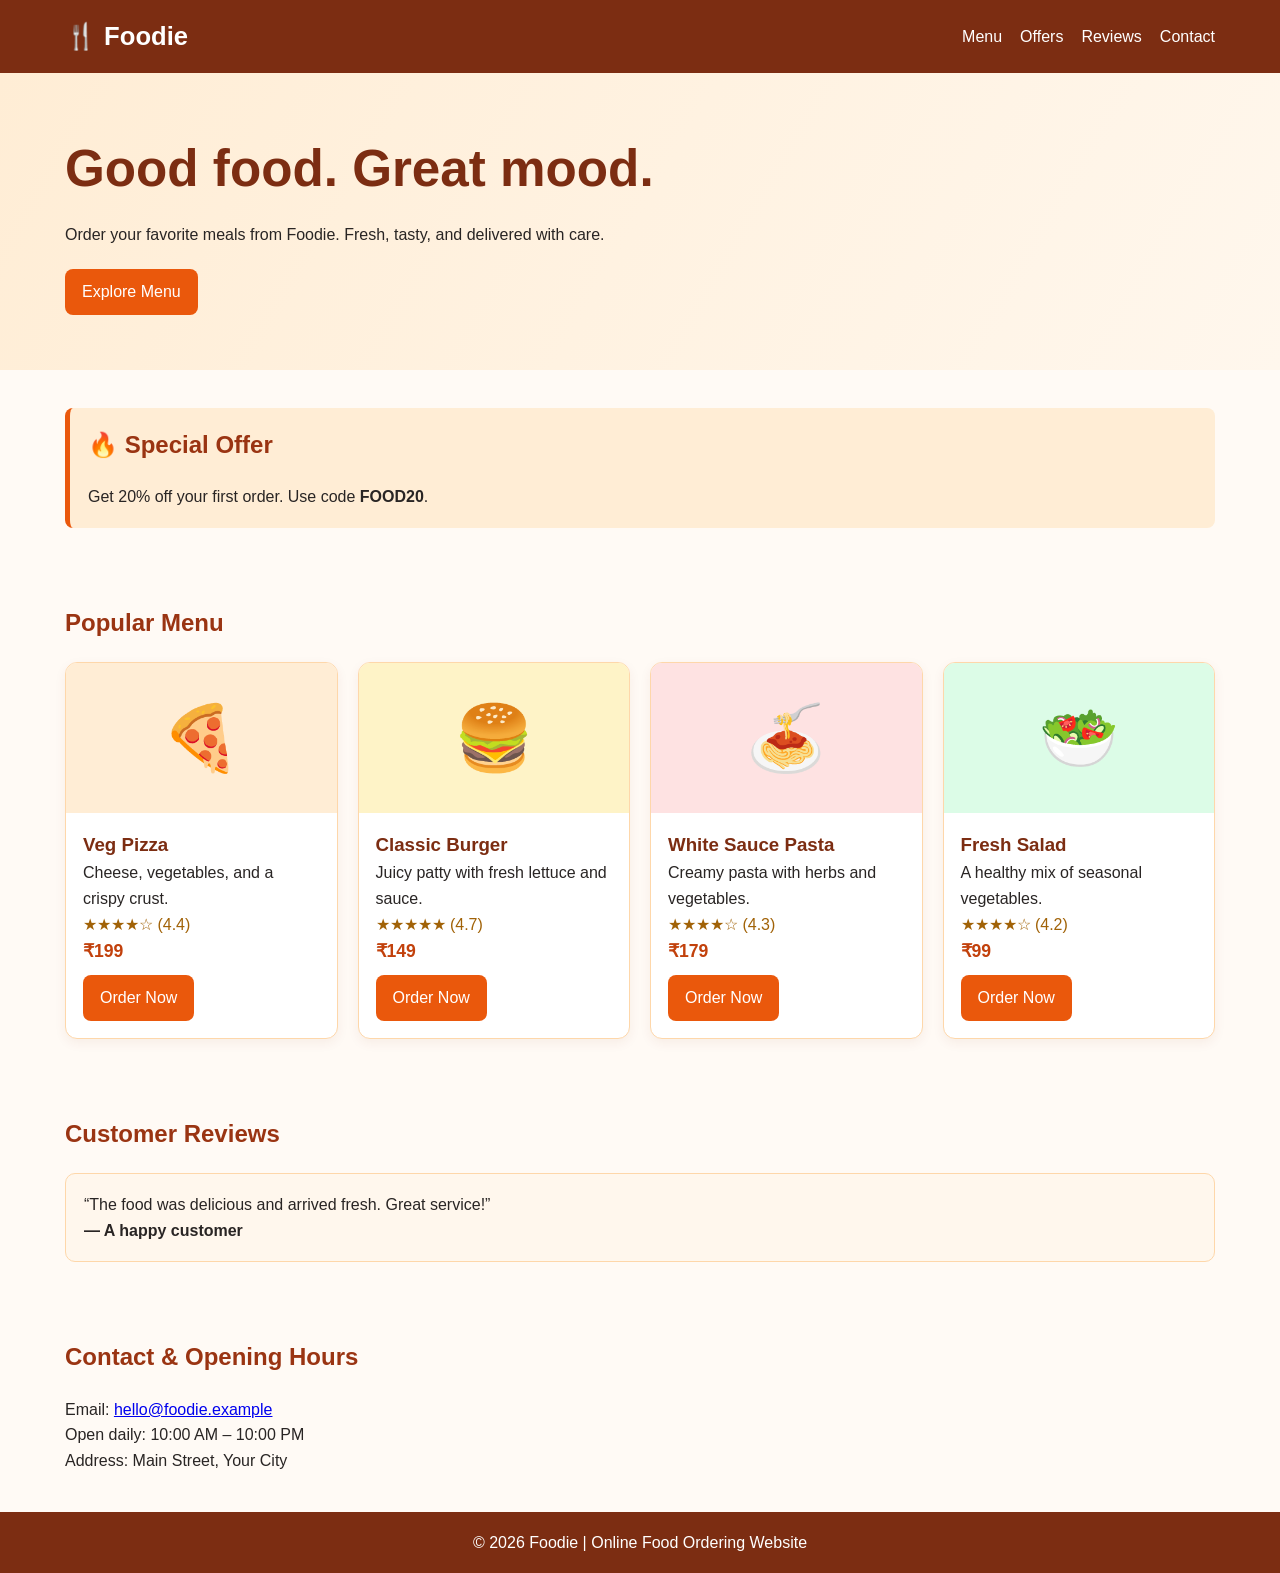
==== online-food-ordering.html @ 65827e15 "Add Web Development ABL online-food-ordering.html" ====
<!DOCTYPE html>
<html lang="en">
<head>
<meta charset="UTF-8">
<meta name="viewport" content="width=device-width, initial-scale=1.0">
<title>Foodie | Online Food Ordering ABL</title>
<style>
*{box-sizing:border-box;margin:0;padding:0}
body{font-family:Arial,sans-serif;color:#292524;background:#fffaf5;line-height:1.6}
.container{width:min(1150px,92%);margin:auto}
header{background:#7c2d12;color:white;padding:16px 0}
.nav{display:flex;align-items:center;justify-content:space-between;gap:15px;flex-wrap:wrap}
.brand{font-size:1.6rem;font-weight:bold}
nav ul{display:flex;gap:18px;list-style:none;flex-wrap:wrap}
nav a{color:white;text-decoration:none}nav a:hover{color:#fed7aa;text-decoration:underline}
.hero{padding:55px 0;background:linear-gradient(120deg,#ffedd5,#fff7ed)}
.hero h1{font-size:clamp(2rem,5vw,3.2rem);color:#7c2d12}
.hero p{max-width:620px;margin:12px 0}
.btn{display:inline-block;background:#ea580c;color:white;padding:10px 17px;border-radius:8px;text-decoration:none;margin-top:10px}
section{padding:38px 0}h2{color:#9a3412;margin-bottom:20px}
.offers{background:#ffedd5;border-left:5px solid #ea580c;padding:18px;border-radius:8px}
.menu-grid{display:grid;grid-template-columns:repeat(auto-fit,minmax(230px,1fr));gap:20px}
.food-card{background:white;border:1px solid #fed7aa;border-radius:12px;overflow:hidden;box-shadow:0 4px 12px #7c2d1210}
.food-image{height:150px;display:grid;place-items:center;font-size:4rem;background:#ffedd5}
.food-card:nth-child(2) .food-image{background:#fef3c7}.food-card:nth-child(3) .food-image{background:#fee2e2}.food-card:nth-child(4) .food-image{background:#dcfce7}
.food-info{padding:17px}.food-info h3{color:#7c2d12}
.price{font-weight:bold;color:#c2410c;font-size:1.1rem}.rating{color:#a16207}
.reviews{background:#fff7ed;border:1px solid #fed7aa;border-radius:10px;padding:18px}
footer{background:#7c2d12;color:white;text-align:center;padding:18px}
@media(max-width:600px){.nav{justify-content:center}nav ul{justify-content:center}}
</style>
</head>
<body>
<header><div class="container nav"><div class="brand">🍴 Foodie</div><nav aria-label="Main navigation"><ul><li><a href="#menu">Menu</a></li><li><a href="#offers">Offers</a></li><li><a href="#reviews">Reviews</a></li><li><a href="#contact">Contact</a></li></ul></nav></div></header>
<main>
<section class="hero"><div class="container"><h1>Good food. Great mood.</h1><p>Order your favorite meals from Foodie. Fresh, tasty, and delivered with care.</p><a class="btn" href="#menu">Explore Menu</a></div></section>
<section class="container" id="offers"><div class="offers"><h2>🔥 Special Offer</h2><p>Get 20% off your first order. Use code <strong>FOOD20</strong>.</p></div></section>
<section class="container" id="menu"><h2>Popular Menu</h2><div class="menu-grid">
<article class="food-card"><div class="food-image" aria-hidden="true">🍕</div><div class="food-info"><h3>Veg Pizza</h3><p>Cheese, vegetables, and a crispy crust.</p><p class="rating">★★★★☆ (4.4)</p><p class="price">₹199</p><a class="btn" href="mailto:orders@foodie.example?subject=Order%20Veg%20Pizza">Order Now</a></div></article>
<article class="food-card"><div class="food-image" aria-hidden="true">🍔</div><div class="food-info"><h3>Classic Burger</h3><p>Juicy patty with fresh lettuce and sauce.</p><p class="rating">★★★★★ (4.7)</p><p class="price">₹149</p><a class="btn" href="mailto:orders@foodie.example?subject=Order%20Burger">Order Now</a></div></article>
<article class="food-card"><div class="food-image" aria-hidden="true">🍝</div><div class="food-info"><h3>White Sauce Pasta</h3><p>Creamy pasta with herbs and vegetables.</p><p class="rating">★★★★☆ (4.3)</p><p class="price">₹179</p><a class="btn" href="mailto:orders@foodie.example?subject=Order%20Pasta">Order Now</a></div></article>
<article class="food-card"><div class="food-image" aria-hidden="true">🥗</div><div class="food-info"><h3>Fresh Salad</h3><p>A healthy mix of seasonal vegetables.</p><p class="rating">★★★★☆ (4.2)</p><p class="price">₹99</p><a class="btn" href="mailto:orders@foodie.example?subject=Order%20Salad">Order Now</a></div></article>
</div></section>
<section class="container" id="reviews"><h2>Customer Reviews</h2><div class="reviews"><p>“The food was delicious and arrived fresh. Great service!”</p><p><strong>— A happy customer</strong></p></div></section>
<section class="container" id="contact"><h2>Contact & Opening Hours</h2><p>Email: <a href="mailto:hello@foodie.example">hello@foodie.example</a></p><p>Open daily: 10:00 AM – 10:00 PM</p><p>Address: Main Street, Your City</p></section>
</main><footer><p>© 2026 Foodie | Online Food Ordering Website</p></footer>
</body></html>
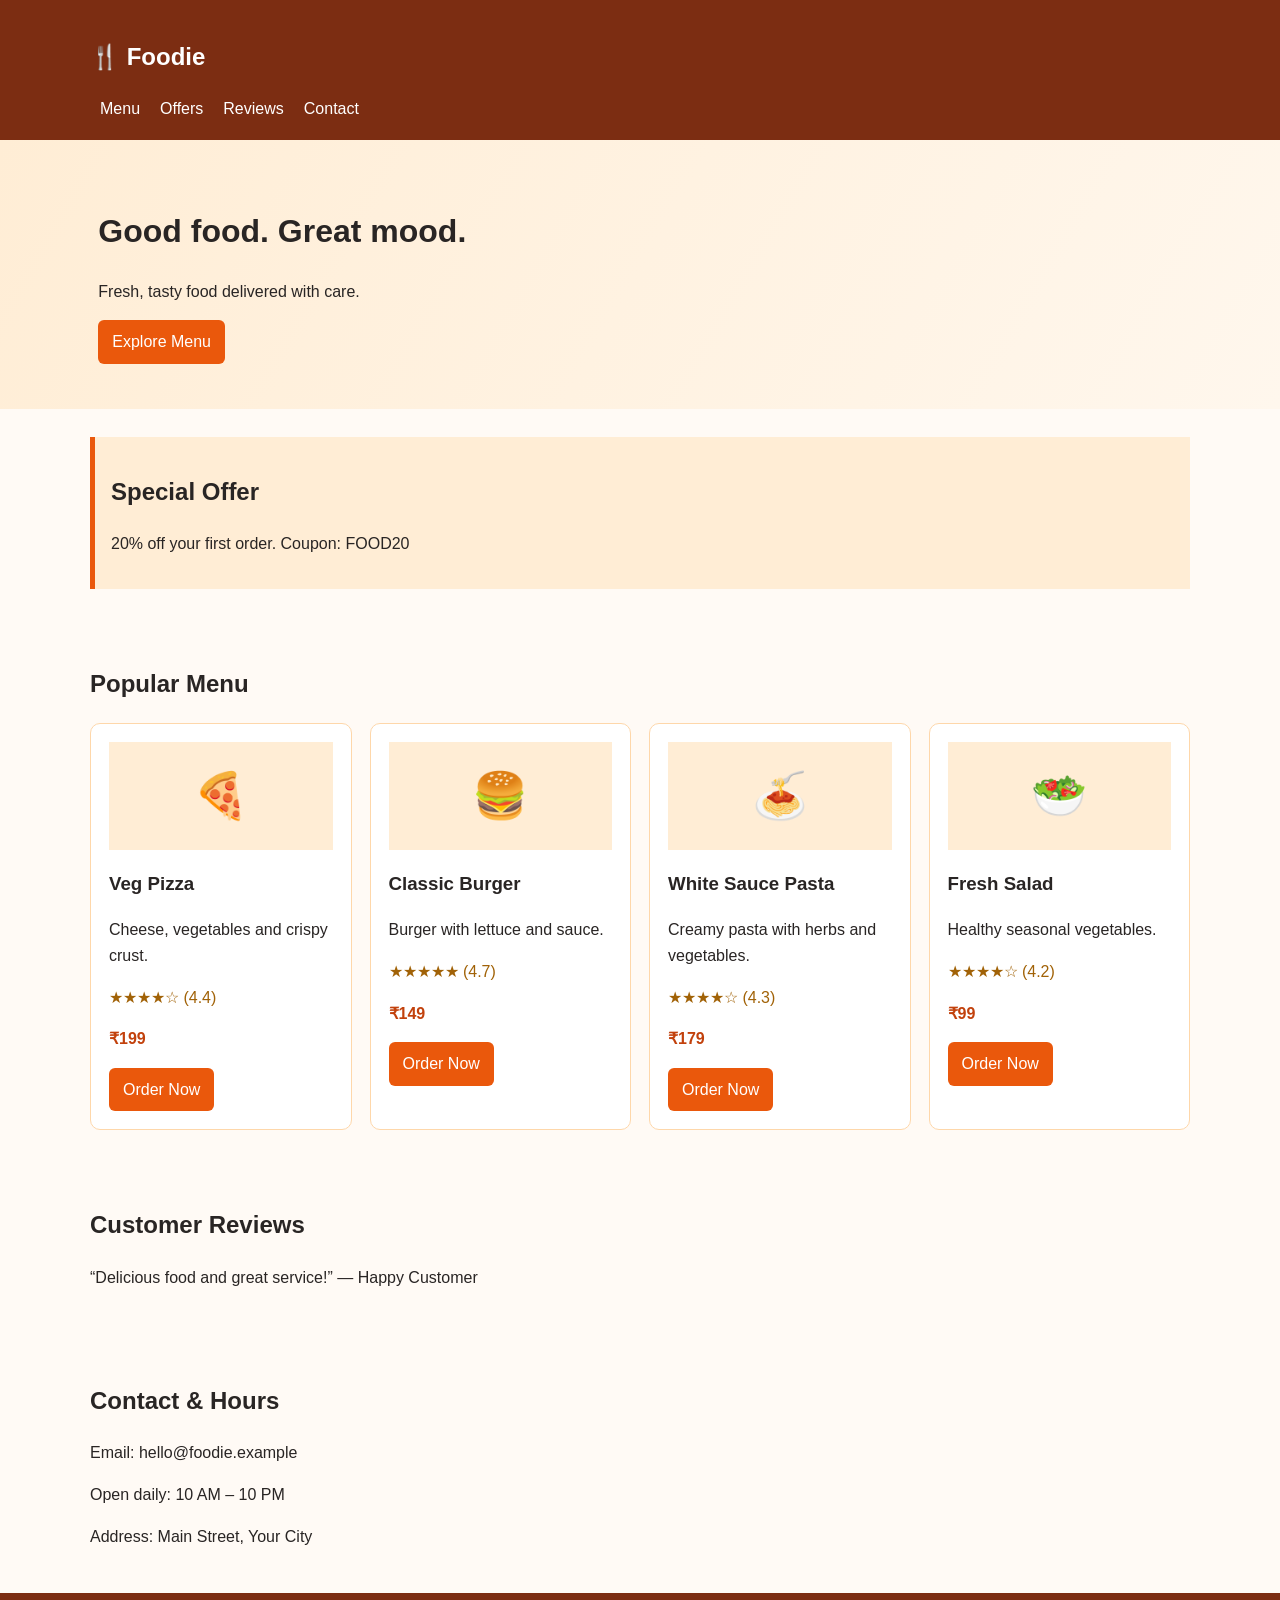
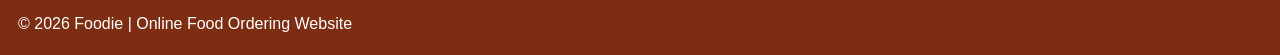
==== commit 147d9a5b: "Upload Web Development ABL: online-food-ordering.html" ====
--- a/online-food-ordering.html
+++ b/online-food-ordering.html
@@ -1,47 +1,12 @@
 <!DOCTYPE html>
-<html lang="en">
-<head>
-<meta charset="UTF-8">
-<meta name="viewport" content="width=device-width, initial-scale=1.0">
-<title>Foodie | Online Food Ordering ABL</title>
-<style>
-*{box-sizing:border-box;margin:0;padding:0}
-body{font-family:Arial,sans-serif;color:#292524;background:#fffaf5;line-height:1.6}
-.container{width:min(1150px,92%);margin:auto}
-header{background:#7c2d12;color:white;padding:16px 0}
-.nav{display:flex;align-items:center;justify-content:space-between;gap:15px;flex-wrap:wrap}
-.brand{font-size:1.6rem;font-weight:bold}
-nav ul{display:flex;gap:18px;list-style:none;flex-wrap:wrap}
-nav a{color:white;text-decoration:none}nav a:hover{color:#fed7aa;text-decoration:underline}
-.hero{padding:55px 0;background:linear-gradient(120deg,#ffedd5,#fff7ed)}
-.hero h1{font-size:clamp(2rem,5vw,3.2rem);color:#7c2d12}
-.hero p{max-width:620px;margin:12px 0}
-.btn{display:inline-block;background:#ea580c;color:white;padding:10px 17px;border-radius:8px;text-decoration:none;margin-top:10px}
-section{padding:38px 0}h2{color:#9a3412;margin-bottom:20px}
-.offers{background:#ffedd5;border-left:5px solid #ea580c;padding:18px;border-radius:8px}
-.menu-grid{display:grid;grid-template-columns:repeat(auto-fit,minmax(230px,1fr));gap:20px}
-.food-card{background:white;border:1px solid #fed7aa;border-radius:12px;overflow:hidden;box-shadow:0 4px 12px #7c2d1210}
-.food-image{height:150px;display:grid;place-items:center;font-size:4rem;background:#ffedd5}
-.food-card:nth-child(2) .food-image{background:#fef3c7}.food-card:nth-child(3) .food-image{background:#fee2e2}.food-card:nth-child(4) .food-image{background:#dcfce7}
-.food-info{padding:17px}.food-info h3{color:#7c2d12}
-.price{font-weight:bold;color:#c2410c;font-size:1.1rem}.rating{color:#a16207}
-.reviews{background:#fff7ed;border:1px solid #fed7aa;border-radius:10px;padding:18px}
-footer{background:#7c2d12;color:white;text-align:center;padding:18px}
-@media(max-width:600px){.nav{justify-content:center}nav ul{justify-content:center}}
-</style>
-</head>
-<body>
-<header><div class="container nav"><div class="brand">🍴 Foodie</div><nav aria-label="Main navigation"><ul><li><a href="#menu">Menu</a></li><li><a href="#offers">Offers</a></li><li><a href="#reviews">Reviews</a></li><li><a href="#contact">Contact</a></li></ul></nav></div></header>
-<main>
-<section class="hero"><div class="container"><h1>Good food. Great mood.</h1><p>Order your favorite meals from Foodie. Fresh, tasty, and delivered with care.</p><a class="btn" href="#menu">Explore Menu</a></div></section>
-<section class="container" id="offers"><div class="offers"><h2>🔥 Special Offer</h2><p>Get 20% off your first order. Use code <strong>FOOD20</strong>.</p></div></section>
-<section class="container" id="menu"><h2>Popular Menu</h2><div class="menu-grid">
-<article class="food-card"><div class="food-image" aria-hidden="true">🍕</div><div class="food-info"><h3>Veg Pizza</h3><p>Cheese, vegetables, and a crispy crust.</p><p class="rating">★★★★☆ (4.4)</p><p class="price">₹199</p><a class="btn" href="mailto:orders@foodie.example?subject=Order%20Veg%20Pizza">Order Now</a></div></article>
-<article class="food-card"><div class="food-image" aria-hidden="true">🍔</div><div class="food-info"><h3>Classic Burger</h3><p>Juicy patty with fresh lettuce and sauce.</p><p class="rating">★★★★★ (4.7)</p><p class="price">₹149</p><a class="btn" href="mailto:orders@foodie.example?subject=Order%20Burger">Order Now</a></div></article>
-<article class="food-card"><div class="food-image" aria-hidden="true">🍝</div><div class="food-info"><h3>White Sauce Pasta</h3><p>Creamy pasta with herbs and vegetables.</p><p class="rating">★★★★☆ (4.3)</p><p class="price">₹179</p><a class="btn" href="mailto:orders@foodie.example?subject=Order%20Pasta">Order Now</a></div></article>
-<article class="food-card"><div class="food-image" aria-hidden="true">🥗</div><div class="food-info"><h3>Fresh Salad</h3><p>A healthy mix of seasonal vegetables.</p><p class="rating">★★★★☆ (4.2)</p><p class="price">₹99</p><a class="btn" href="mailto:orders@foodie.example?subject=Order%20Salad">Order Now</a></div></article>
-</div></section>
-<section class="container" id="reviews"><h2>Customer Reviews</h2><div class="reviews"><p>“The food was delicious and arrived fresh. Great service!”</p><p><strong>— A happy customer</strong></p></div></section>
-<section class="container" id="contact"><h2>Contact & Opening Hours</h2><p>Email: <a href="mailto:hello@foodie.example">hello@foodie.example</a></p><p>Open daily: 10:00 AM – 10:00 PM</p><p>Address: Main Street, Your City</p></section>
-</main><footer><p>© 2026 Foodie | Online Food Ordering Website</p></footer>
-</body></html>+<html lang="en"><head><meta charset="UTF-8"><meta name="viewport" content="width=device-width,initial-scale=1"><title>Foodie Online Ordering</title><style>
+*{box-sizing:border-box}body{margin:0;font:16px Arial;line-height:1.6;background:#fffaf5;color:#292524}header,footer{background:#7c2d12;color:white;padding:18px}nav a{color:white;margin:0 10px;text-decoration:none}nav a:hover{color:#fed7aa}.container{width:92%;max-width:1100px;margin:auto}.hero{background:linear-gradient(120deg,#ffedd5,#fff7ed);padding:45px 4%}.btn{display:inline-block;background:#ea580c;color:white;padding:9px 14px;border-radius:6px;text-decoration:none}section{padding:28px 0}.offer{background:#ffedd5;padding:16px;border-left:5px solid #ea580c}.menu{display:grid;grid-template-columns:repeat(auto-fit,minmax(220px,1fr));gap:18px}.card{background:white;border:1px solid #fed7aa;border-radius:10px;padding:18px}.food{font-size:45px;text-align:center;background:#ffedd5;padding:18px}.price{font-weight:bold;color:#c2410c}.rating{color:#a16207}@media(max-width:600px){nav a{display:inline-block;margin:5px}}</style></head><body>
+<header><div class="container"><h2 style="color:white">🍴 Foodie</h2><nav><a href="#menu">Menu</a><a href="#offers">Offers</a><a href="#reviews">Reviews</a><a href="#contact">Contact</a></nav></div></header>
+<div class="hero"><div class="container"><h1>Good food. Great mood.</h1><p>Fresh, tasty food delivered with care.</p><a class="btn" href="#menu">Explore Menu</a></div></div>
+<main class="container"><section id="offers"><div class="offer"><h2>Special Offer</h2><p>20% off your first order. Coupon: FOOD20</p></div></section>
+<section id="menu"><h2>Popular Menu</h2><div class="menu">
+<article class="card"><div class="food">🍕</div><h3>Veg Pizza</h3><p>Cheese, vegetables and crispy crust.</p><p class="rating">★★★★☆ (4.4)</p><p class="price">₹199</p><a class="btn" href="mailto:orders@example.com?subject=Pizza">Order Now</a></article>
+<article class="card"><div class="food">🍔</div><h3>Classic Burger</h3><p>Burger with lettuce and sauce.</p><p class="rating">★★★★★ (4.7)</p><p class="price">₹149</p><a class="btn" href="mailto:orders@example.com?subject=Burger">Order Now</a></article>
+<article class="card"><div class="food">🍝</div><h3>White Sauce Pasta</h3><p>Creamy pasta with herbs and vegetables.</p><p class="rating">★★★★☆ (4.3)</p><p class="price">₹179</p><a class="btn" href="mailto:orders@example.com?subject=Pasta">Order Now</a></article>
+<article class="card"><div class="food">🥗</div><h3>Fresh Salad</h3><p>Healthy seasonal vegetables.</p><p class="rating">★★★★☆ (4.2)</p><p class="price">₹99</p><a class="btn" href="mailto:orders@example.com?subject=Salad">Order Now</a></article>
+</div></section><section id="reviews"><h2>Customer Reviews</h2><p>“Delicious food and great service!” — Happy Customer</p></section><section id="contact"><h2>Contact & Hours</h2><p>Email: hello@foodie.example</p><p>Open daily: 10 AM – 10 PM</p><p>Address: Main Street, Your City</p></section></main><footer>© 2026 Foodie | Online Food Ordering Website</footer></body></html>
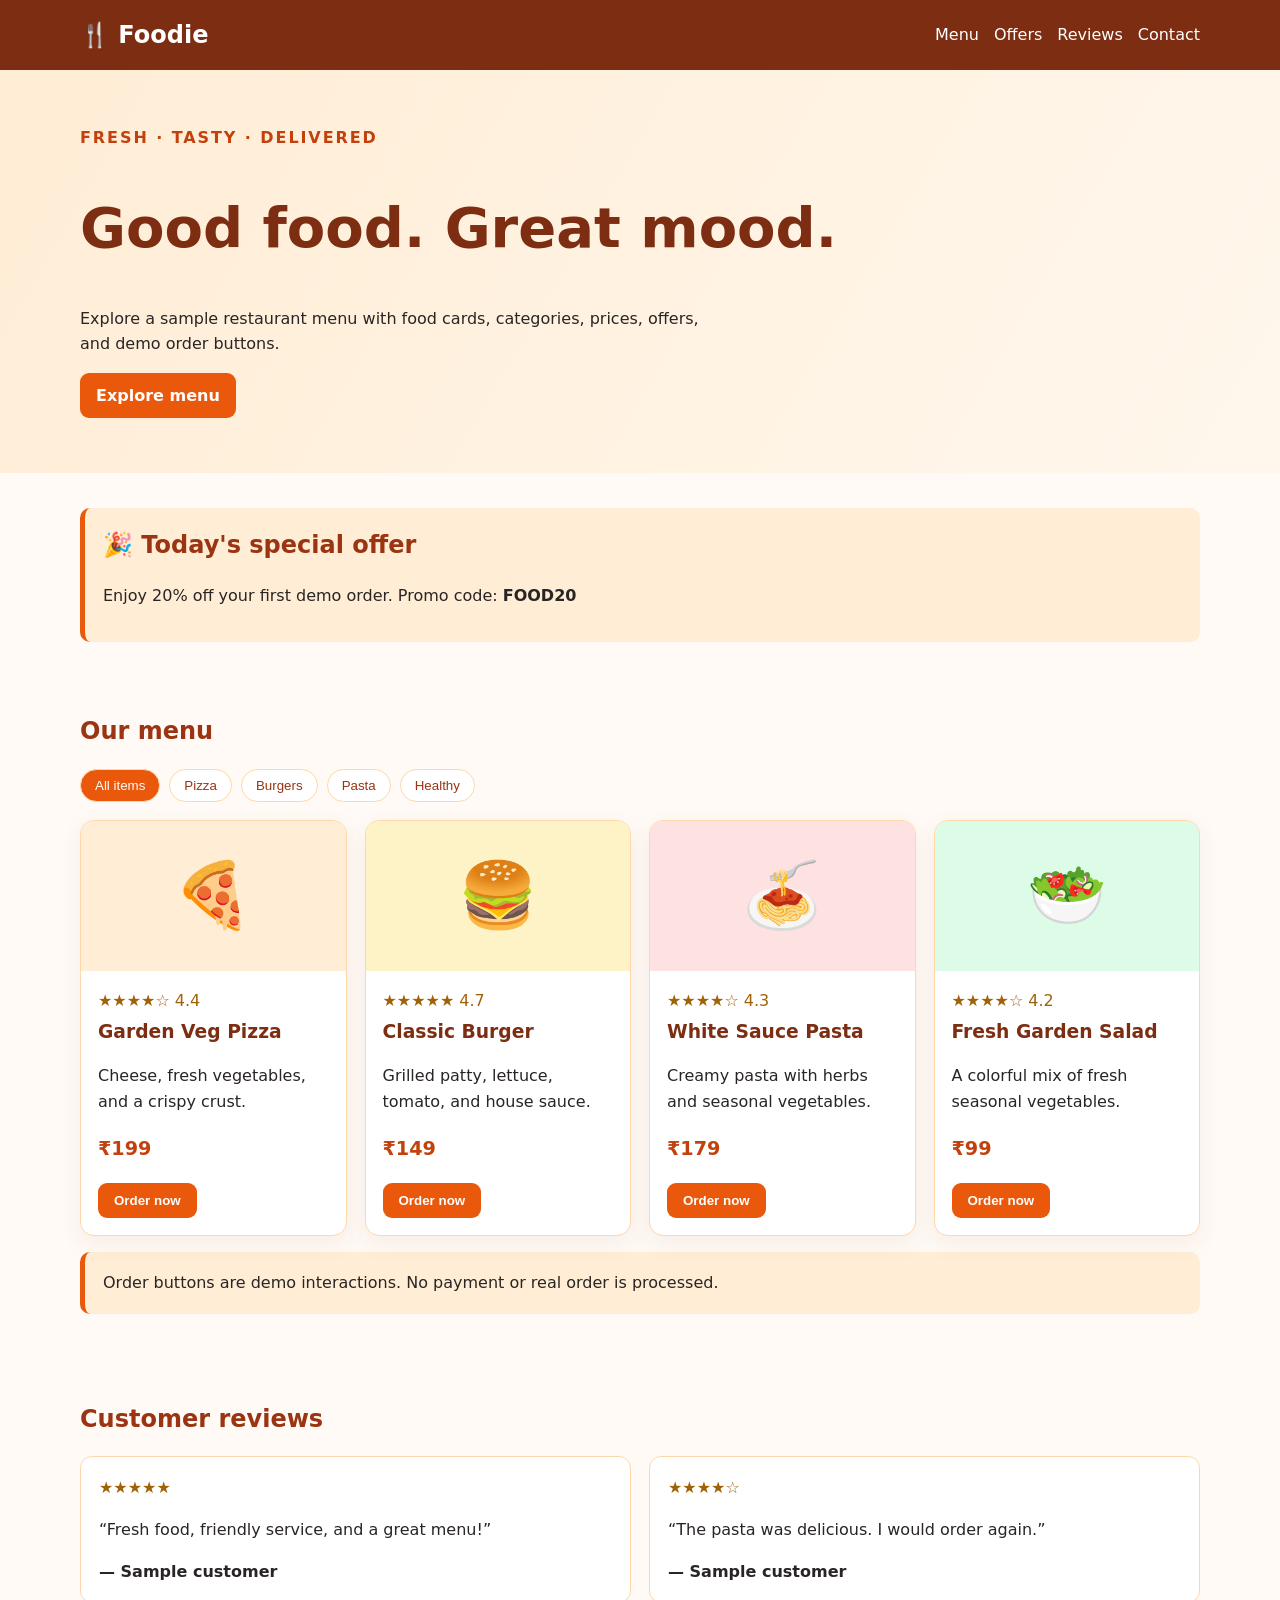
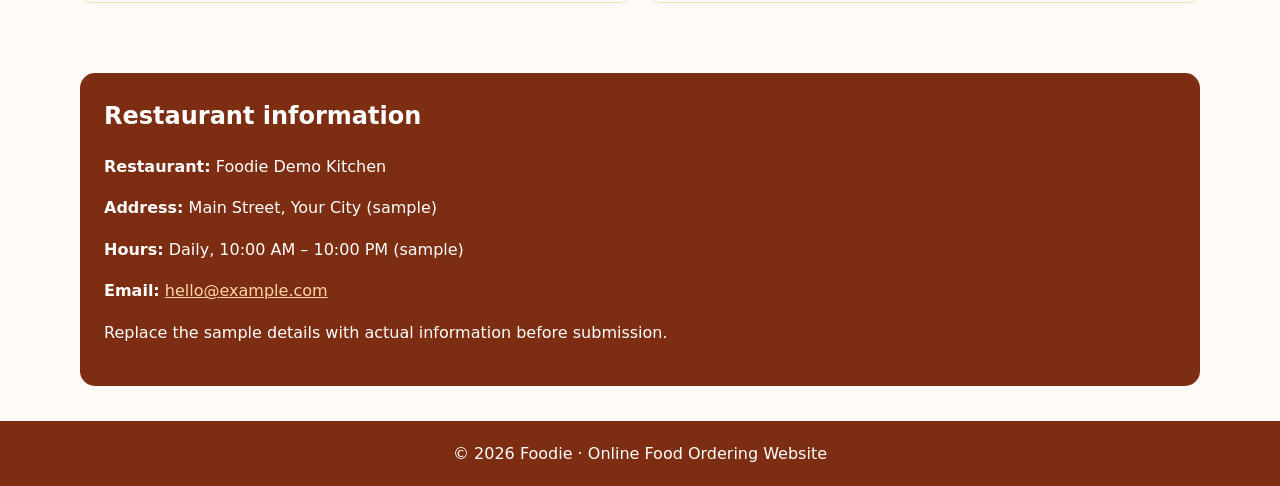
==== commit 6d249920: "Complete Web Development ABL case study: online-food-ordering.html" ====
--- a/online-food-ordering.html
+++ b/online-food-ordering.html
@@ -1,12 +1,18 @@
-<!DOCTYPE html>
-<html lang="en"><head><meta charset="UTF-8"><meta name="viewport" content="width=device-width,initial-scale=1"><title>Foodie Online Ordering</title><style>
-*{box-sizing:border-box}body{margin:0;font:16px Arial;line-height:1.6;background:#fffaf5;color:#292524}header,footer{background:#7c2d12;color:white;padding:18px}nav a{color:white;margin:0 10px;text-decoration:none}nav a:hover{color:#fed7aa}.container{width:92%;max-width:1100px;margin:auto}.hero{background:linear-gradient(120deg,#ffedd5,#fff7ed);padding:45px 4%}.btn{display:inline-block;background:#ea580c;color:white;padding:9px 14px;border-radius:6px;text-decoration:none}section{padding:28px 0}.offer{background:#ffedd5;padding:16px;border-left:5px solid #ea580c}.menu{display:grid;grid-template-columns:repeat(auto-fit,minmax(220px,1fr));gap:18px}.card{background:white;border:1px solid #fed7aa;border-radius:10px;padding:18px}.food{font-size:45px;text-align:center;background:#ffedd5;padding:18px}.price{font-weight:bold;color:#c2410c}.rating{color:#a16207}@media(max-width:600px){nav a{display:inline-block;margin:5px}}</style></head><body>
-<header><div class="container"><h2 style="color:white">🍴 Foodie</h2><nav><a href="#menu">Menu</a><a href="#offers">Offers</a><a href="#reviews">Reviews</a><a href="#contact">Contact</a></nav></div></header>
-<div class="hero"><div class="container"><h1>Good food. Great mood.</h1><p>Fresh, tasty food delivered with care.</p><a class="btn" href="#menu">Explore Menu</a></div></div>
-<main class="container"><section id="offers"><div class="offer"><h2>Special Offer</h2><p>20% off your first order. Coupon: FOOD20</p></div></section>
-<section id="menu"><h2>Popular Menu</h2><div class="menu">
-<article class="card"><div class="food">🍕</div><h3>Veg Pizza</h3><p>Cheese, vegetables and crispy crust.</p><p class="rating">★★★★☆ (4.4)</p><p class="price">₹199</p><a class="btn" href="mailto:orders@example.com?subject=Pizza">Order Now</a></article>
-<article class="card"><div class="food">🍔</div><h3>Classic Burger</h3><p>Burger with lettuce and sauce.</p><p class="rating">★★★★★ (4.7)</p><p class="price">₹149</p><a class="btn" href="mailto:orders@example.com?subject=Burger">Order Now</a></article>
-<article class="card"><div class="food">🍝</div><h3>White Sauce Pasta</h3><p>Creamy pasta with herbs and vegetables.</p><p class="rating">★★★★☆ (4.3)</p><p class="price">₹179</p><a class="btn" href="mailto:orders@example.com?subject=Pasta">Order Now</a></article>
-<article class="card"><div class="food">🥗</div><h3>Fresh Salad</h3><p>Healthy seasonal vegetables.</p><p class="rating">★★★★☆ (4.2)</p><p class="price">₹99</p><a class="btn" href="mailto:orders@example.com?subject=Salad">Order Now</a></article>
-</div></section><section id="reviews"><h2>Customer Reviews</h2><p>“Delicious food and great service!” — Happy Customer</p></section><section id="contact"><h2>Contact & Hours</h2><p>Email: hello@foodie.example</p><p>Open daily: 10 AM – 10 PM</p><p>Address: Main Street, Your City</p></section></main><footer>© 2026 Foodie | Online Food Ordering Website</footer></body></html>+<!doctype html><html lang="en"><head><meta charset="utf-8"><meta name="viewport" content="width=device-width,initial-scale=1"><title>Foodie | Online Food Ordering</title><style>
+*{box-sizing:border-box}body{margin:0;font:16px/1.6 system-ui,Arial;color:#292524;background:#fffaf5}.wrap{width:min(1120px,92%);margin:auto}header{background:#7c2d12;color:white}.nav{display:flex;justify-content:space-between;align-items:center;gap:12px;flex-wrap:wrap;padding:16px 0}.brand{font-size:1.5rem;font-weight:900}nav{display:flex;gap:15px;flex-wrap:wrap}nav a{color:white;text-decoration:none}nav a:hover{color:#fed7aa}.hero{background:linear-gradient(120deg,#ffedd5,#fff7ed);padding:55px 0}.hero h1{font-size:clamp(2.2rem,5vw,3.5rem);line-height:1.1;color:#7c2d12}.hero p{max-width:620px}.btn{display:inline-block;background:#ea580c;color:white;border:0;padding:10px 16px;border-radius:9px;text-decoration:none;cursor:pointer;font-weight:700}.section{padding:35px 0}.section h2{color:#9a3412;margin:0 0 18px}.offer{background:#ffedd5;border-left:5px solid #ea580c;padding:18px;border-radius:10px}.filters{display:flex;gap:9px;flex-wrap:wrap;margin-bottom:18px}.filters button{border:1px solid #fed7aa;background:white;color:#9a3412;border-radius:22px;padding:8px 14px;cursor:pointer}.filters button.active,.filters button:hover{background:#ea580c;color:white}.menu{display:grid;grid-template-columns:repeat(auto-fit,minmax(230px,1fr));gap:18px}.food{background:white;border:1px solid #fed7aa;border-radius:14px;overflow:hidden;box-shadow:0 8px 25px #7c2d1210}.foodpic{height:150px;display:grid;place-items:center;font-size:4rem;background:#ffedd5}.food:nth-child(2) .foodpic{background:#fef3c7}.food:nth-child(3) .foodpic{background:#fee2e2}.food:nth-child(4) .foodpic{background:#dcfce7}.foodinfo{padding:17px}.foodinfo h3{margin:4px 0;color:#7c2d12}.price{font-size:1.2rem;font-weight:900;color:#c2410c}.rating{color:#a16207}.review{background:white;border:1px solid #fed7aa;padding:18px;border-radius:12px}.contact{background:#7c2d12;color:white;border-radius:15px;padding:24px}.contact a{color:#fed7aa}footer{text-align:center;background:#7c2d12;color:white;padding:20px}@media(max-width:600px){.nav{justify-content:center}nav{justify-content:center}.hero{padding:38px 0}}
+</style></head><body><header><div class="wrap nav"><div class="brand">🍴 Foodie</div><nav><a href="#menu">Menu</a><a href="#offers">Offers</a><a href="#reviews">Reviews</a><a href="#contact">Contact</a></nav></div></header>
+<section class="hero"><div class="wrap"><span style="font-weight:800;color:#c2410c;letter-spacing:.12em">FRESH · TASTY · DELIVERED</span><h1>Good food. Great mood.</h1><p>Explore a sample restaurant menu with food cards, categories, prices, offers, and demo order buttons.</p><a class="btn" href="#menu">Explore menu</a></div></section>
+<main class="wrap"><section class="section" id="offers"><div class="offer"><h2>🎉 Today's special offer</h2><p>Enjoy 20% off your first demo order. Promo code: <strong>FOOD20</strong></p></div></section>
+<section class="section" id="menu"><h2>Our menu</h2><div class="filters"><button class="active" data-filter="all">All items</button><button data-filter="pizza">Pizza</button><button data-filter="burger">Burgers</button><button data-filter="pasta">Pasta</button><button data-filter="healthy">Healthy</button></div><div class="menu">
+<article class="food" data-type="pizza"><div class="foodpic" role="img" aria-label="Pizza illustration">🍕</div><div class="foodinfo"><span class="rating">★★★★☆ 4.4</span><h3>Garden Veg Pizza</h3><p>Cheese, fresh vegetables, and a crispy crust.</p><p class="price">₹199</p><button class="btn order" data-item="Garden Veg Pizza">Order now</button></div></article>
+<article class="food" data-type="burger"><div class="foodpic" role="img" aria-label="Burger illustration">🍔</div><div class="foodinfo"><span class="rating">★★★★★ 4.7</span><h3>Classic Burger</h3><p>Grilled patty, lettuce, tomato, and house sauce.</p><p class="price">₹149</p><button class="btn order" data-item="Classic Burger">Order now</button></div></article>
+<article class="food" data-type="pasta"><div class="foodpic" role="img" aria-label="Pasta illustration">🍝</div><div class="foodinfo"><span class="rating">★★★★☆ 4.3</span><h3>White Sauce Pasta</h3><p>Creamy pasta with herbs and seasonal vegetables.</p><p class="price">₹179</p><button class="btn order" data-item="White Sauce Pasta">Order now</button></div></article>
+<article class="food" data-type="healthy"><div class="foodpic" role="img" aria-label="Salad illustration">🥗</div><div class="foodinfo"><span class="rating">★★★★☆ 4.2</span><h3>Fresh Garden Salad</h3><p>A colorful mix of fresh seasonal vegetables.</p><p class="price">₹99</p><button class="btn order" data-item="Fresh Garden Salad">Order now</button></div></article>
+</div><p id="order-status" class="offer" role="status" aria-live="polite">Order buttons are demo interactions. No payment or real order is processed.</p></section>
+<section class="section" id="reviews"><h2>Customer reviews</h2><div class="menu"><article class="review"><div class="rating">★★★★★</div><p>“Fresh food, friendly service, and a great menu!”</p><strong>— Sample customer</strong></article><article class="review"><div class="rating">★★★★☆</div><p>“The pasta was delicious. I would order again.”</p><strong>— Sample customer</strong></article></div></section>
+<section class="section" id="contact"><div class="contact"><h2 style="color:white">Restaurant information</h2><p><strong>Restaurant:</strong> Foodie Demo Kitchen</p><p><strong>Address:</strong> Main Street, Your City (sample)</p><p><strong>Hours:</strong> Daily, 10:00 AM – 10:00 PM (sample)</p><p><strong>Email:</strong> <a href="mailto:hello@example.com">hello@example.com</a></p><p>Replace the sample details with actual information before submission.</p></div></section></main><footer>© 2026 Foodie · Online Food Ordering Website</footer>
+<script>
+const fbuttons=document.querySelectorAll('[data-filter]');const items=document.querySelectorAll('.food');
+fbuttons.forEach(b=>b.addEventListener('click',()=>{fbuttons.forEach(x=>x.classList.remove('active'));b.classList.add('active');items.forEach(i=>i.hidden=b.dataset.filter!=='all'&&i.dataset.type!==b.dataset.filter)}));
+document.querySelectorAll('.order').forEach(b=>b.addEventListener('click',()=>{document.getElementById('order-status').textContent='Demo cart: '+b.dataset.item+' selected. Real ordering requires a backend and payment integration.';}));
+</script></body></html>
